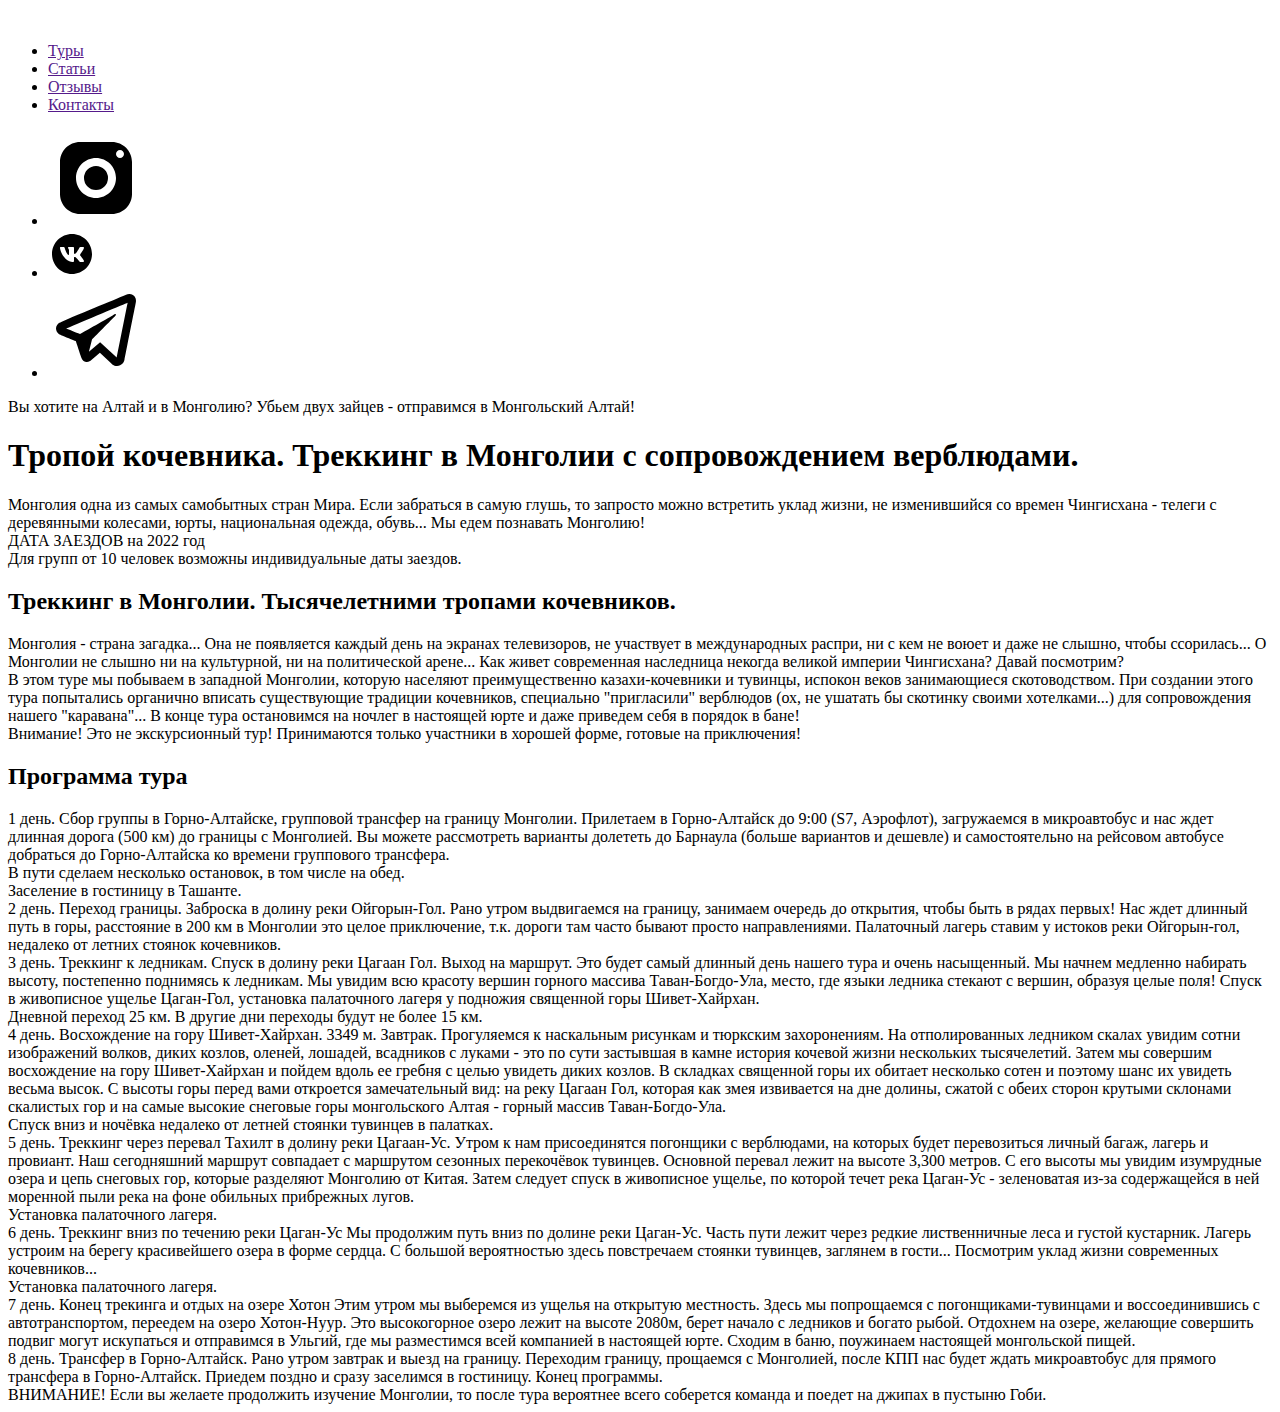
==== index.html @ 1852d58f "Update index.html" ====
<!DOCTYPE html>
<html lang="ru">
<head>
    <meta charset="UTF-8">
    <meta http-equiv="X-UA-Compatible" content="IE=edge">
    <meta name="viewport" content="width=device-width, initial-scale=1.0">
    <title>Tur</title>
    <link rel="stylesheet" href="css/style.css">
    <link rel="preconnect" href="https://fonts.googleapis.com">
    <link rel="preconnect" href="https://fonts.gstatic.com" crossorigin>
    <link href="https://fonts.googleapis.com/css2?family=Roboto:wght@400;500;700&display=swap" rel="stylesheet">
</head>
<body>
    <header class="heade_nav fixed">
        <div class="conteiner">
          <nav class="heade_nav_bar">
            <a href="" class="logo"><img src="./img/logo.jpg" alt=""></a>
            <ul class="menu_list">
                <li class="menu_item"><a href="">Туры</a></li>
                <li class="menu_item"><a href="">Статьи</a></li>
                <li class="menu_item"><a href="">Отзывы</a></li>
                <li class="menu_item"><a href="">Контакты</a></li>
            </ul>
            <ul class="menu_list_social">
                <li class="menu_item_social"><a href=""><svg fill="#000000" xmlns="http://www.w3.org/2000/svg"  viewBox="0 0 24 24" width="96px" height="96px">    <path d="M 8 3 C 5.239 3 3 5.239 3 8 L 3 16 C 3 18.761 5.239 21 8 21 L 16 21 C 18.761 21 21 18.761 21 16 L 21 8 C 21 5.239 18.761 3 16 3 L 8 3 z M 18 5 C 18.552 5 19 5.448 19 6 C 19 6.552 18.552 7 18 7 C 17.448 7 17 6.552 17 6 C 17 5.448 17.448 5 18 5 z M 12 7 C 14.761 7 17 9.239 17 12 C 17 14.761 14.761 17 12 17 C 9.239 17 7 14.761 7 12 C 7 9.239 9.239 7 12 7 z M 12 9 A 3 3 0 0 0 9 12 A 3 3 0 0 0 12 15 A 3 3 0 0 0 15 12 A 3 3 0 0 0 12 9 z"/></svg></a></li>
                <li class="menu_item_social"><a href=""><svg fill="#000000" xmlns="http://www.w3.org/2000/svg"  viewBox="0 0 24 24" width="48px" height="48px"><path d="M12,2C6.477,2,2,6.477,2,12c0,5.523,4.477,10,10,10s10-4.477,10-10C22,6.477,17.523,2,12,2z M17.515,16h-1.309	c-0.496,0-0.653-0.491-1.518-1.5c-0.75-0.875-1.138-1-1.329-1C13.091,13.5,13,13.566,13,13.967v1.486C13,15.786,12.914,16,12.075,16	c-1.385,0-2.95-0.938-4.137-2.563C6.3,11.196,6,9.247,6,8.887C6,8.687,6.063,8.5,6.445,8.5h1.321c0.331,0,0.458,0.147,0.585,0.534	C8.938,11,9.813,12.5,10.258,12.5c0.165,0,0.242-0.08,0.242-0.52v-1.812C10.449,9.234,10,9.154,10,8.82	c0-0.161,0.106-0.32,0.31-0.32h2.324C12.914,8.5,13,8.66,13,9.007v2.593C13,11.893,13.224,12,13.312,12	c0.165,0,0.32,0.008,0.625-0.313c0.94-1.108,1.756-2.787,1.756-2.787C15.783,8.7,15.935,8.5,16.266,8.5h1.309	c0.293,0,0.417,0.131,0.425,0.313c0.003,0.063-0.008,0.133-0.031,0.208c-0.165,0.8-1.857,3.176-1.844,3.176	c-0.072,0.123-0.12,0.211-0.125,0.304c-0.005,0.088,0.031,0.18,0.125,0.31c0.139,0.2,0.443,0.568,0.75,0.94	c0.555,0.671,1,1.375,1.097,1.663c0.021,0.078,0.03,0.149,0.028,0.212C17.993,15.872,17.818,16,17.515,16z"/></svg></a></li>
                <li class="menu_item_social"><a href=""><svg fill="#000000" xmlns="http://www.w3.org/2000/svg"  viewBox="0 0 24 24" width="96px" height="96px"><path d="M 20.302734 2.984375 C 20.013769 2.996945 19.748583 3.080055 19.515625 3.171875 C 19.300407 3.256634 18.52754 3.5814726 17.296875 4.0976562 C 16.06621 4.61384 14.435476 5.2982348 12.697266 6.0292969 C 9.2208449 7.4914211 5.314238 9.1361259 3.3125 9.9785156 C 3.243759 10.007156 2.9645852 10.092621 2.65625 10.328125 C 2.3471996 10.564176 2.0039062 11.076462 2.0039062 11.636719 C 2.0039062 12.088671 2.2295201 12.548966 2.5019531 12.8125 C 2.7743861 13.076034 3.0504903 13.199244 3.28125 13.291016 L 3.28125 13.289062 C 4.0612776 13.599827 6.3906939 14.531938 6.9453125 14.753906 C 7.1420423 15.343433 7.9865895 17.867278 8.1875 18.501953 L 8.1855469 18.501953 C 8.3275588 18.951162 8.4659791 19.243913 8.6582031 19.488281 C 8.7543151 19.610465 8.8690398 19.721184 9.0097656 19.808594 C 9.0637596 19.842134 9.1235454 19.868148 9.1835938 19.892578 C 9.191962 19.896131 9.2005867 19.897012 9.2089844 19.900391 L 9.1855469 19.894531 C 9.2029579 19.901531 9.2185841 19.911859 9.2363281 19.917969 C 9.2652427 19.927926 9.2852873 19.927599 9.3242188 19.935547 C 9.4612233 19.977694 9.5979794 20.005859 9.7246094 20.005859 C 10.26822 20.005859 10.601562 19.710937 10.601562 19.710938 L 10.623047 19.695312 L 12.970703 17.708984 L 15.845703 20.369141 C 15.898217 20.443289 16.309604 21 17.261719 21 C 17.829844 21 18.279025 20.718791 18.566406 20.423828 C 18.853787 20.128866 19.032804 19.82706 19.113281 19.417969 L 19.115234 19.416016 C 19.179414 19.085834 21.931641 5.265625 21.931641 5.265625 L 21.925781 5.2890625 C 22.011441 4.9067171 22.036735 4.5369631 21.935547 4.1601562 C 21.834358 3.7833495 21.561271 3.4156252 21.232422 3.2226562 C 20.903572 3.0296874 20.591699 2.9718046 20.302734 2.984375 z M 19.908203 5.1738281 C 19.799442 5.7198576 17.33401 18.105877 17.181641 18.882812 L 13.029297 15.041016 L 10.222656 17.414062 L 11 14.375 C 11 14.375 16.362547 8.9468594 16.685547 8.6308594 C 16.945547 8.3778594 17 8.2891719 17 8.2011719 C 17 8.0841719 16.939781 8 16.800781 8 C 16.675781 8 16.506016 8.1197812 16.416016 8.1757812 C 15.272368 8.8887854 10.401283 11.664685 8.0058594 13.027344 C 7.8617016 12.96954 5.6973962 12.100458 4.53125 11.634766 C 6.6055146 10.76177 10.161156 9.2658083 13.472656 7.8730469 C 15.210571 7.142109 16.840822 6.4570977 18.070312 5.9414062 C 19.108158 5.5060977 19.649538 5.2807035 19.908203 5.1738281 z M 17.152344 19.025391 C 17.152344 19.025391 17.154297 19.025391 17.154297 19.025391 C 17.154252 19.025621 17.152444 19.03095 17.152344 19.03125 C 17.153615 19.024789 17.15139 19.03045 17.152344 19.025391 z"/></svg></a></li>
            </ul>
        </nav>
        </div>
    </header>
    <div class="title_block">
        <div class="title_block_bg">
            <div class="title_block_bg-hover">               
            </div>
        <div class="conteiner">
            <div class="title_block_cont">
                <div class="title_block_cont_smal-span">
                    <span>Вы хотите на Алтай и в Монголию? Убьем двух зайцев - отправимся в Монгольский Алтай!</span>
                </div>
                <div class="title_block_big-title">
                    <h1>Тропой кочевника. Треккинг в Монголии с сопровождением верблюдами.</h1>
                </div>
                <div class="title_block_cont_smal-span">
                    <span>Монголия одна из самых самобытных стран Мира. Если забраться в самую глушь, то запросто можно встретить уклад жизни, не изменившийся со времен Чингисхана - телеги с деревянными колесами, юрты, национальная одежда, обувь...  Мы едем познавать Монголию!</span>
                </div>
                <div class="title_block_cont_smal-span-title">
                    <span>ДАТА ЗАЕЗДОВ на 2022 год</span>
                </div>
                <div class="title_block_cont_smal-span">
                    <span>Для групп от 10 человек возможны индивидуальные даты заездов.</span>
                </div>
            </div>
        </div>
        </div>
    </div>
    <div class="info_block">
       <div class="info_block-one">
        <div class="info_block-text-liner">
                    
        </div>
        <div class="conteiner">
            <div class="info_block-text">
                
                <div class="info_block-text-title">
                    <h2>Треккинг в Монголии. Тысячелетними тропами кочевников.</h2>
                </div>
                <div class="info_block-text-span">
                    <div class="info-span">Монголия - страна загадка... Она не появляется каждый день на экранах телевизоров, не участвует в международных распри, ни с кем не воюет и даже не слышно, чтобы ссорилась... О Монголии не слышно ни на культурной, ни на политической арене... Как живет современная наследница некогда великой империи Чингисхана? Давай посмотрим?
                    </div>
                    <div class="info-span">
                        В этом туре мы побываем в западной Монголии, которую населяют преимущественно казахи-кочевники и тувинцы, испокон веков занимающиеся скотоводством. При создании этого тура попытались органично вписать существующие традиции кочевников, специально "пригласили" верблюдов (ох, не ушатать бы скотинку своими хотелками...) для сопровождения нашего "каравана"... В конце тура остановимся на ночлег в настоящей юрте и даже приведем себя в порядок в бане!
                    </div>
                    <div class="info-span">
                        Внимание! Это не экскурсионный тур! Принимаются только участники в хорошей форме, готовые на приключения!
                    </div>
                </div>
            </div>
        </div>
       </div>
    </div>
<section class="info_tur">
    <div class="conteiner">
        <div class="info_tur_title">
            <h2>Программа тура</h2>
        </div>
        <div class="info_tur_block-boreder">
            <div class="info_tur_block">
                <div class="info_tur_block-item">
                    <span class="info_tur_block-item-title">1 день. Сбор группы в Горно-Алтайске, групповой трансфер на границу Монголии.</span>
                    <span>Прилетаем в Горно-Алтайск до 9:00 (S7, Аэрофлот), загружаемся в микроавтобус и нас ждет длинная дорога (500 км) до границы с Монголией. Вы можете рассмотреть варианты долететь до Барнаула (больше вариантов и дешевле) и самостоятельно на рейсовом автобусе добраться до Горно-Алтайска ко времени группового трансфера.
                        <br>
                        В пути сделаем несколько остановок, в том числе на обед.
                        <br>
                        Заселение в гостиницу в Ташанте.
                    </span>
                </div>
            </div>
            <div class="info_tur_block">
                <div class="info_tur_block-item">
                    <span class="info_tur_block-item-title">2 день. Переход границы. Заброска в долину реки Ойгорын-Гол. </span>
                    <span>
                        Рано утром выдвигаемся на границу, занимаем очередь до открытия, чтобы быть в рядах первых! Нас ждет длинный путь в горы, расстояние в 200 км в Монголии это целое приключение, т.к. дороги там часто бывают просто направлениями. Палаточный лагерь ставим у истоков реки Ойгорын-гол, недалеко от летних стоянок кочевников.
                    </span>
                </div>
            </div>
            <div class="info_tur_block">
                <div class="info_tur_block-item">
                    <span class="info_tur_block-item-title">3 день. Треккинг к ледникам. Спуск в долину реки Цагаан Гол.</span>
                    <span>Выход на маршрут. Это будет самый длинный день нашего тура и  очень насыщенный. Мы начнем медленно набирать высоту, постепенно поднимясь к ледникам. Мы увидим всю красоту вершин горного массива Таван-Богдо-Ула, место, где языки ледника стекают с вершин, образуя целые поля! Спуск в живописное ущелье Цаган-Гол, установка палаточного лагеря у подножия священной горы Шивет-Хайрхан.
                        <br>
                        Дневной переход 25 км. В другие дни переходы будут не более 15 км. 
                    </span>
                </div>
            </div>
            <div class="info_tur_block">
                <div class="info_tur_block-item">
                    <span class="info_tur_block-item-title">4 день. Восхождение на гору Шивет-Хайрхан.  3349 м.</span>
                    <span>Завтрак. Прогуляемся к наскальным рисункам и тюркским захоронениям. На отполированных ледником скалах увидим сотни изображений волков, диких козлов, оленей, лошадей, всадников с луками - это по сути застывшая в камне история кочевой жизни нескольких тысячелетий. Затем мы совершим восхождение на гору Шивет-Хайрхан и пойдем вдоль ее гребня с целью увидеть диких козлов. В складках священной горы их обитает несколько сотен и поэтому шанс их увидеть весьма высок. С высоты горы перед вами откроется замечательный вид: на реку Цагаан Гол, которая как змея извивается на дне долины, сжатой с обеих сторон крутыми склонами скалистых гор и на самые высокие снеговые горы монгольского Алтая - горный массив Таван-Богдо-Ула.
                        <br>
                        Спуск вниз и ночёвка недалеко от летней стоянки тувинцев в палатках.
                    </span>
                </div>
            </div>
            <div class="info_tur_block">
                <div class="info_tur_block-item">
                    <span class="info_tur_block-item-title">5 день. Треккинг через перевал Тахилт в долину реки Цагаан-Ус.</span>
                    <span>Утром к нам присоединятся погонщики с верблюдами, на которых будет перевозиться личный багаж, лагерь и провиант. Наш сегодняшний маршрут совпадает с маршрутом сезонных
                        перекочёвок тувинцев. Основной перевал лежит на высоте 3,300 метров. С его высоты мы увидим изумрудные озера и цепь снеговых гор, которые разделяют Монголию от Китая. Затем следует спуск в живописное ущелье, по которой течет река Цаган-Ус - зеленоватая из-за содержащейся в ней моренной пыли река на фоне обильных прибрежных лугов.
                        <br>
                        Установка палаточного лагеря.​
                    </span>
                </div>
            </div>
            <div class="info_tur_block">
                <div class="info_tur_block-item">
                    <span class="info_tur_block-item-title">6 день. Треккинг вниз по течению реки Цаган-Ус</span>
                    <span>Мы продолжим путь вниз по долине реки Цаган-Ус. Часть пути лежит через редкие лиственничные леса и густой кустарник. Лагерь устроим на берегу красивейшего озера в форме сердца. С большой вероятностью здесь повстречаем стоянки тувинцев, заглянем в гости... Посмотрим уклад жизни современных кочевников...
                        <br>
                        Установка палаточного лагеря.
                    </span>
                </div>
            </div>
            <div class="info_tur_block">
                <div class="info_tur_block-item">
                    <span class="info_tur_block-item-title">7 день. Конец трекинга и отдых на озере Хотон</span>
                    <span>Этим утром мы выберемся из ущелья на открытую местность. Здесь мы попрощаемся с погонщиками-тувинцами и воссоединившись с автотранспортом, переедем на озеро Хотон-Нуур. Это высокогорное озеро лежит на высоте 2080м, берет начало с ледников и богато рыбой. Отдохнем на озере, желающие совершить подвиг могут искупаться и отправимся в Ульгий, где мы разместимся всей компанией в настоящей юрте. Сходим в баню, поужинаем настоящей монгольской пищей.​
                    </span>
                </div>
            </div>
            <div class="info_tur_block">
                <div class="info_tur_block-item">
                    <span class="info_tur_block-item-title">8 день. Трансфер в Горно-Алтайск. </span>
                    <span>
                        Рано утром завтрак и выезд на границу. Переходим границу, прощаемся с Монголией, после КПП нас будет ждать микроавтобус для прямого  трансфера в Горно-Алтайск. Приедем поздно и сразу заселимся в гостиницу. Конец программы.
                        <br>
                        ВНИМАНИЕ! Если вы желаете продолжить изучение Монголии, то после тура вероятнее всего соберется команда и поедет на джипах в пустыню Гоби.​
                    </span>
                </div>
            </div>
        </div>
    </div>
</section>
</body>
</html>
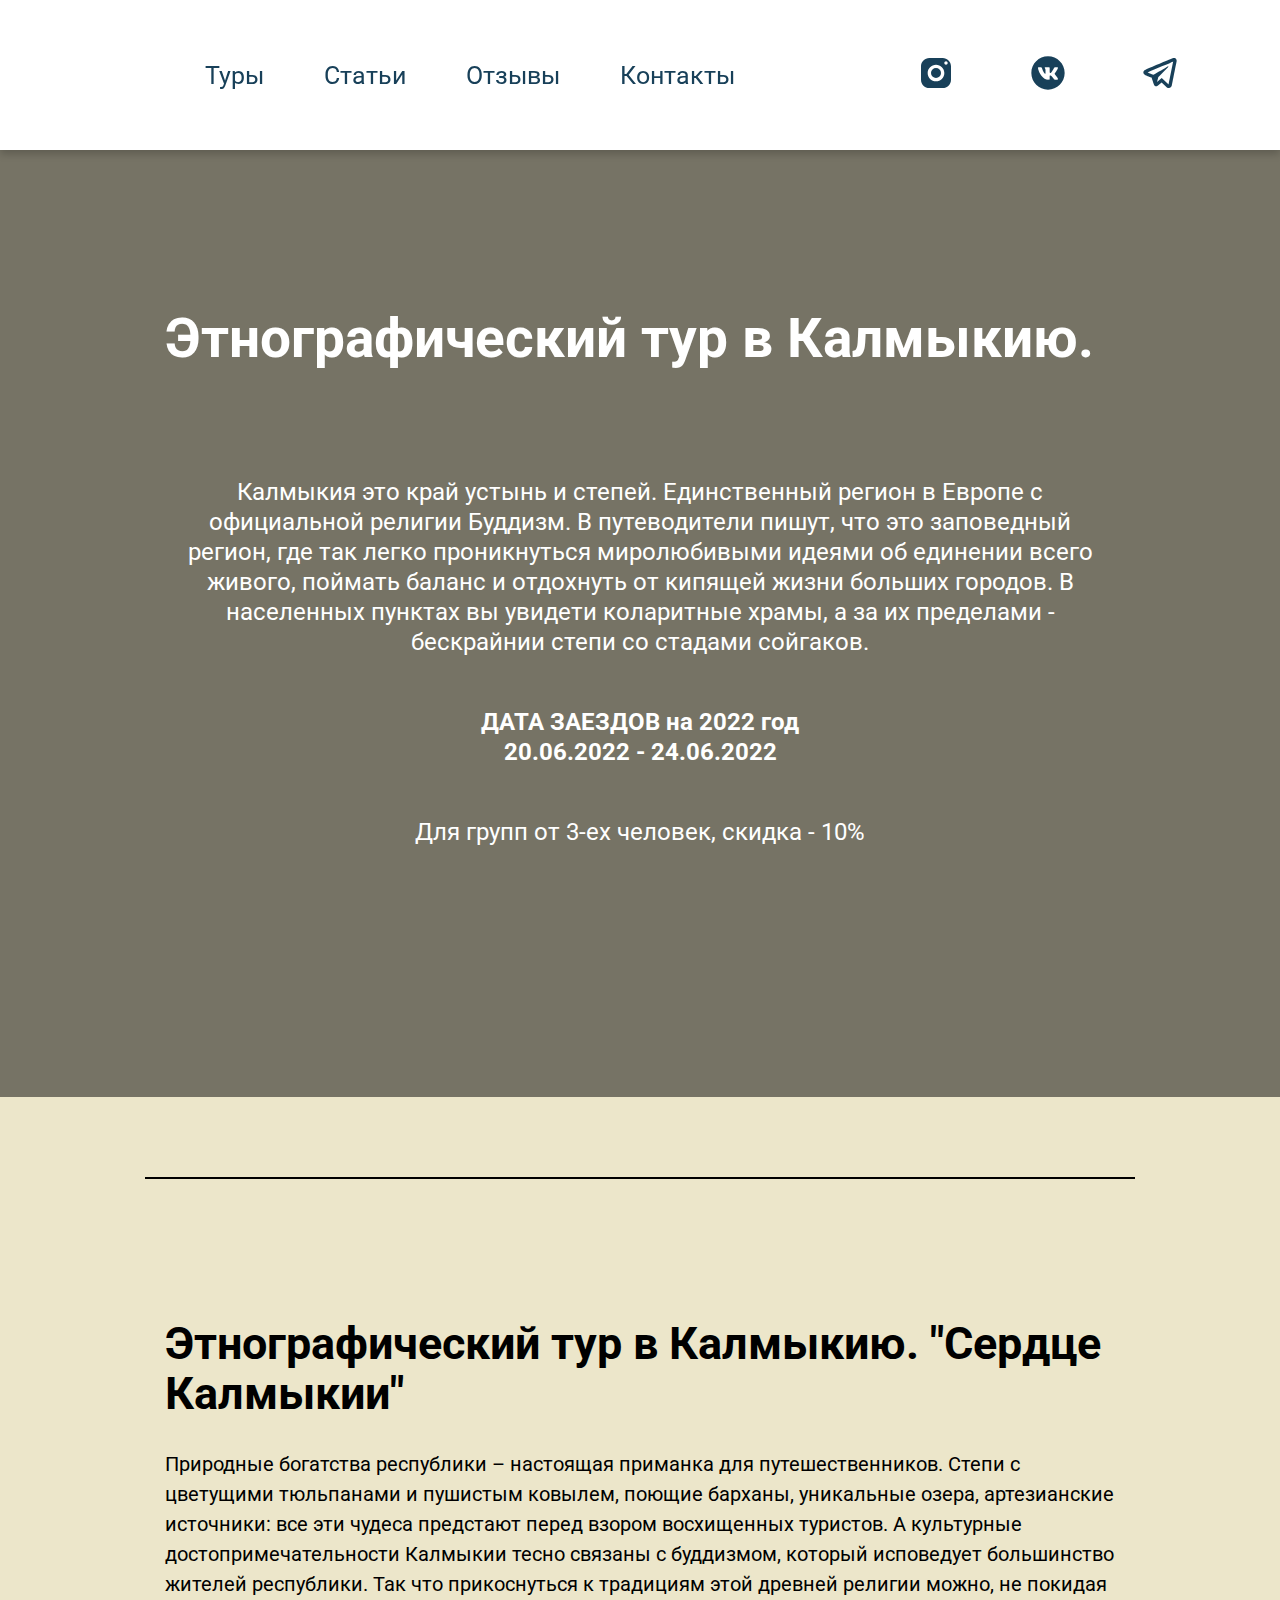
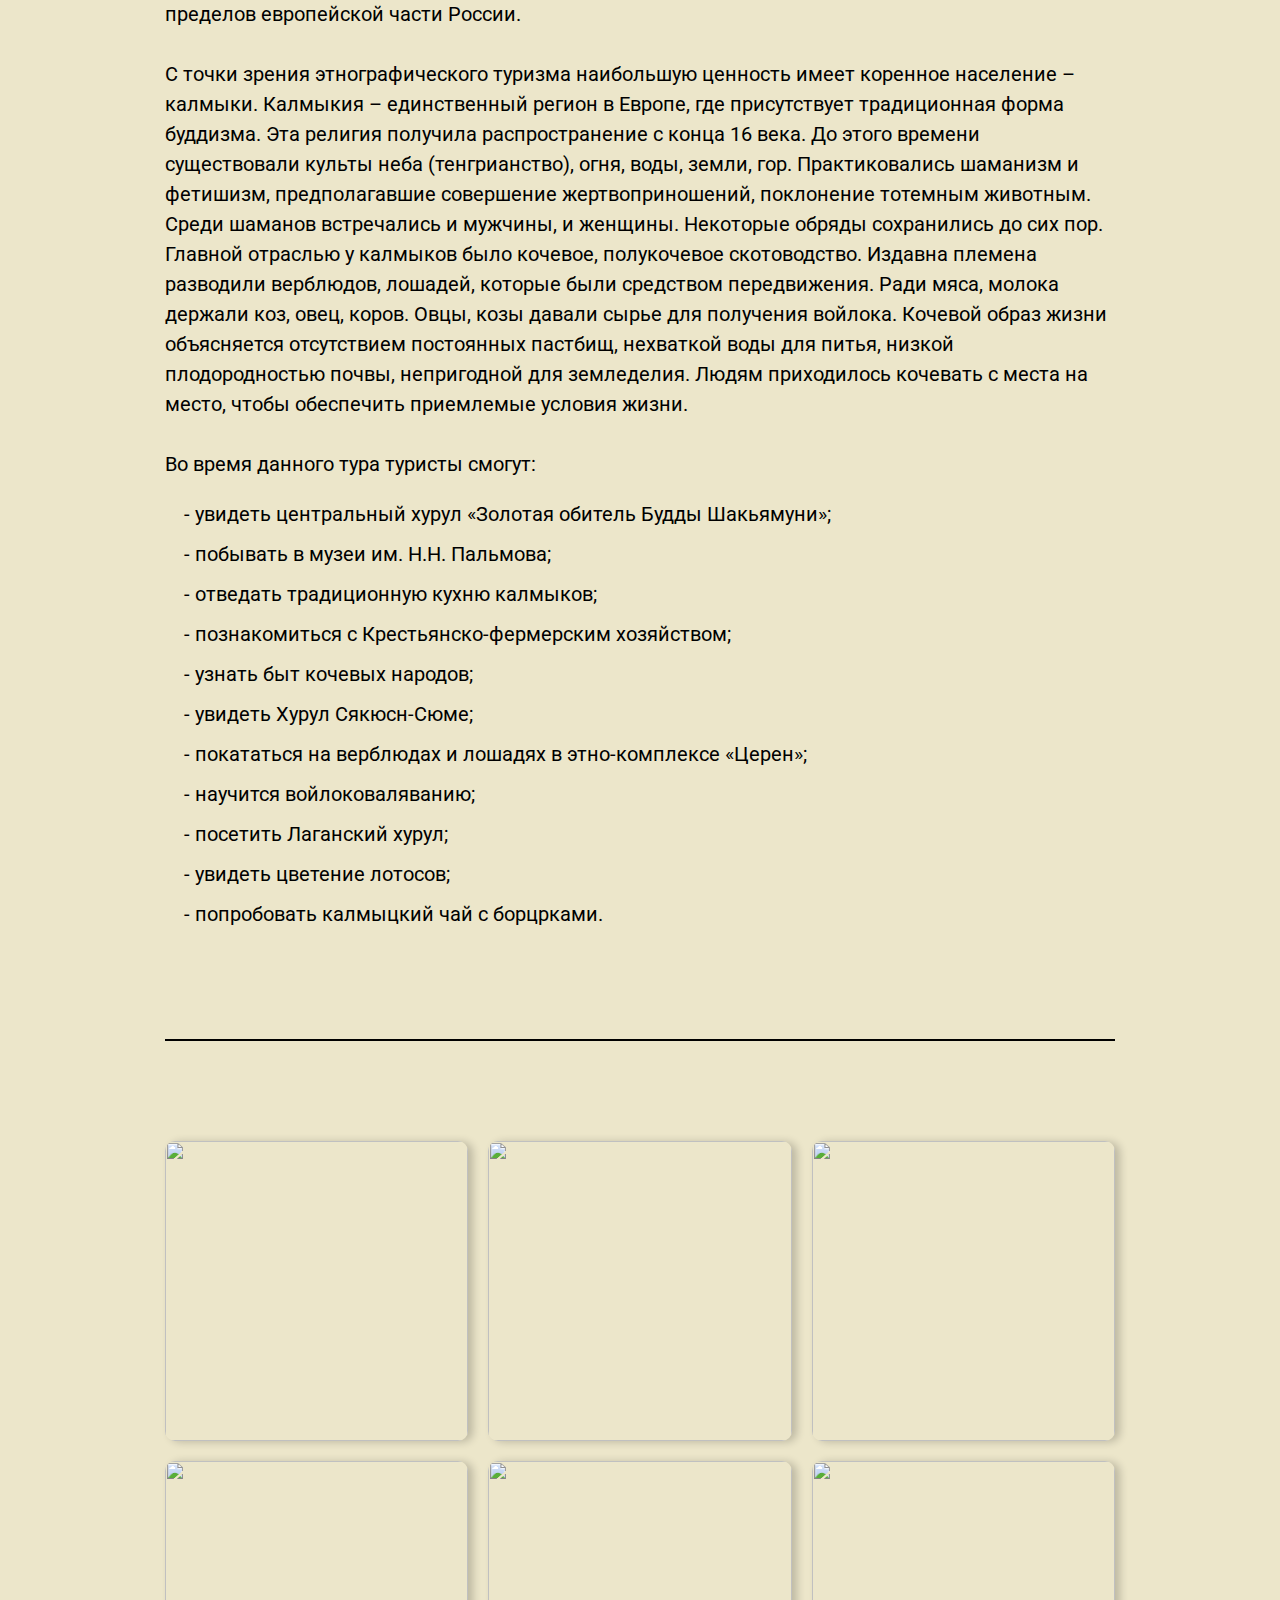
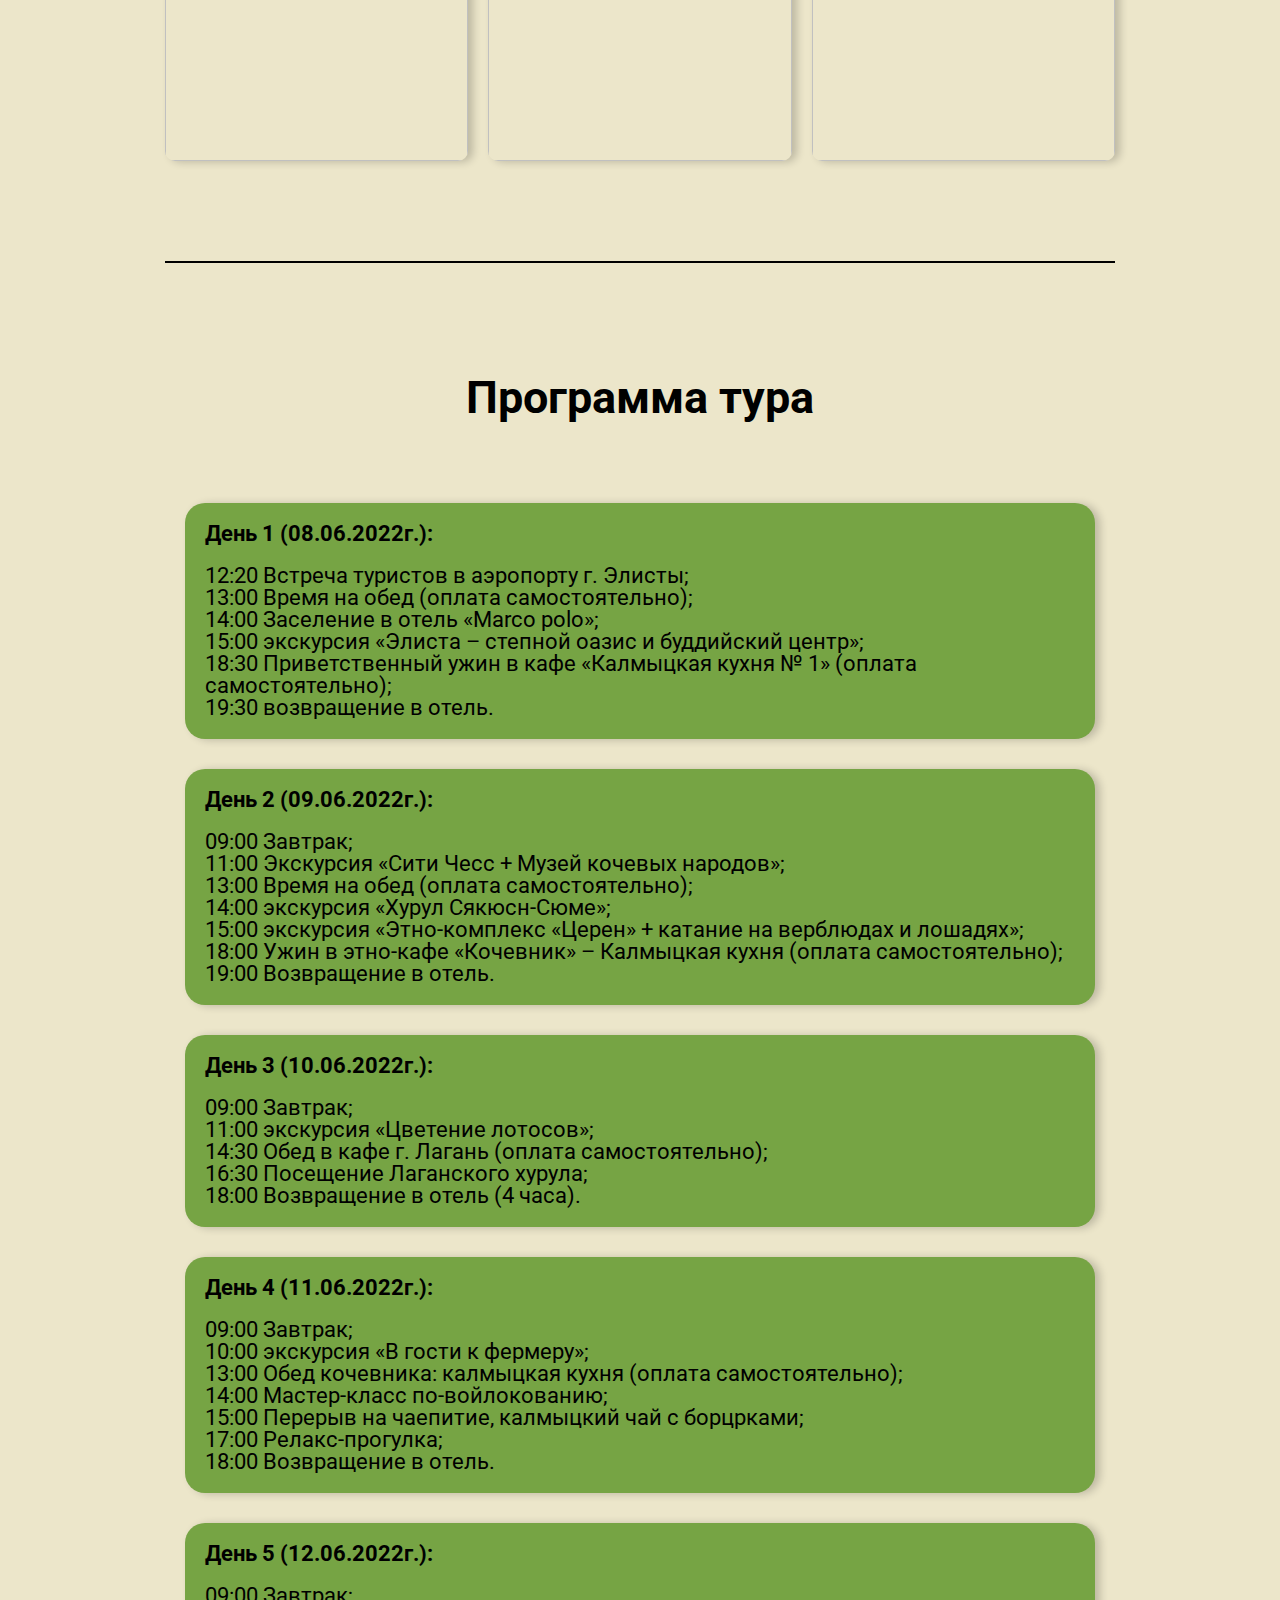
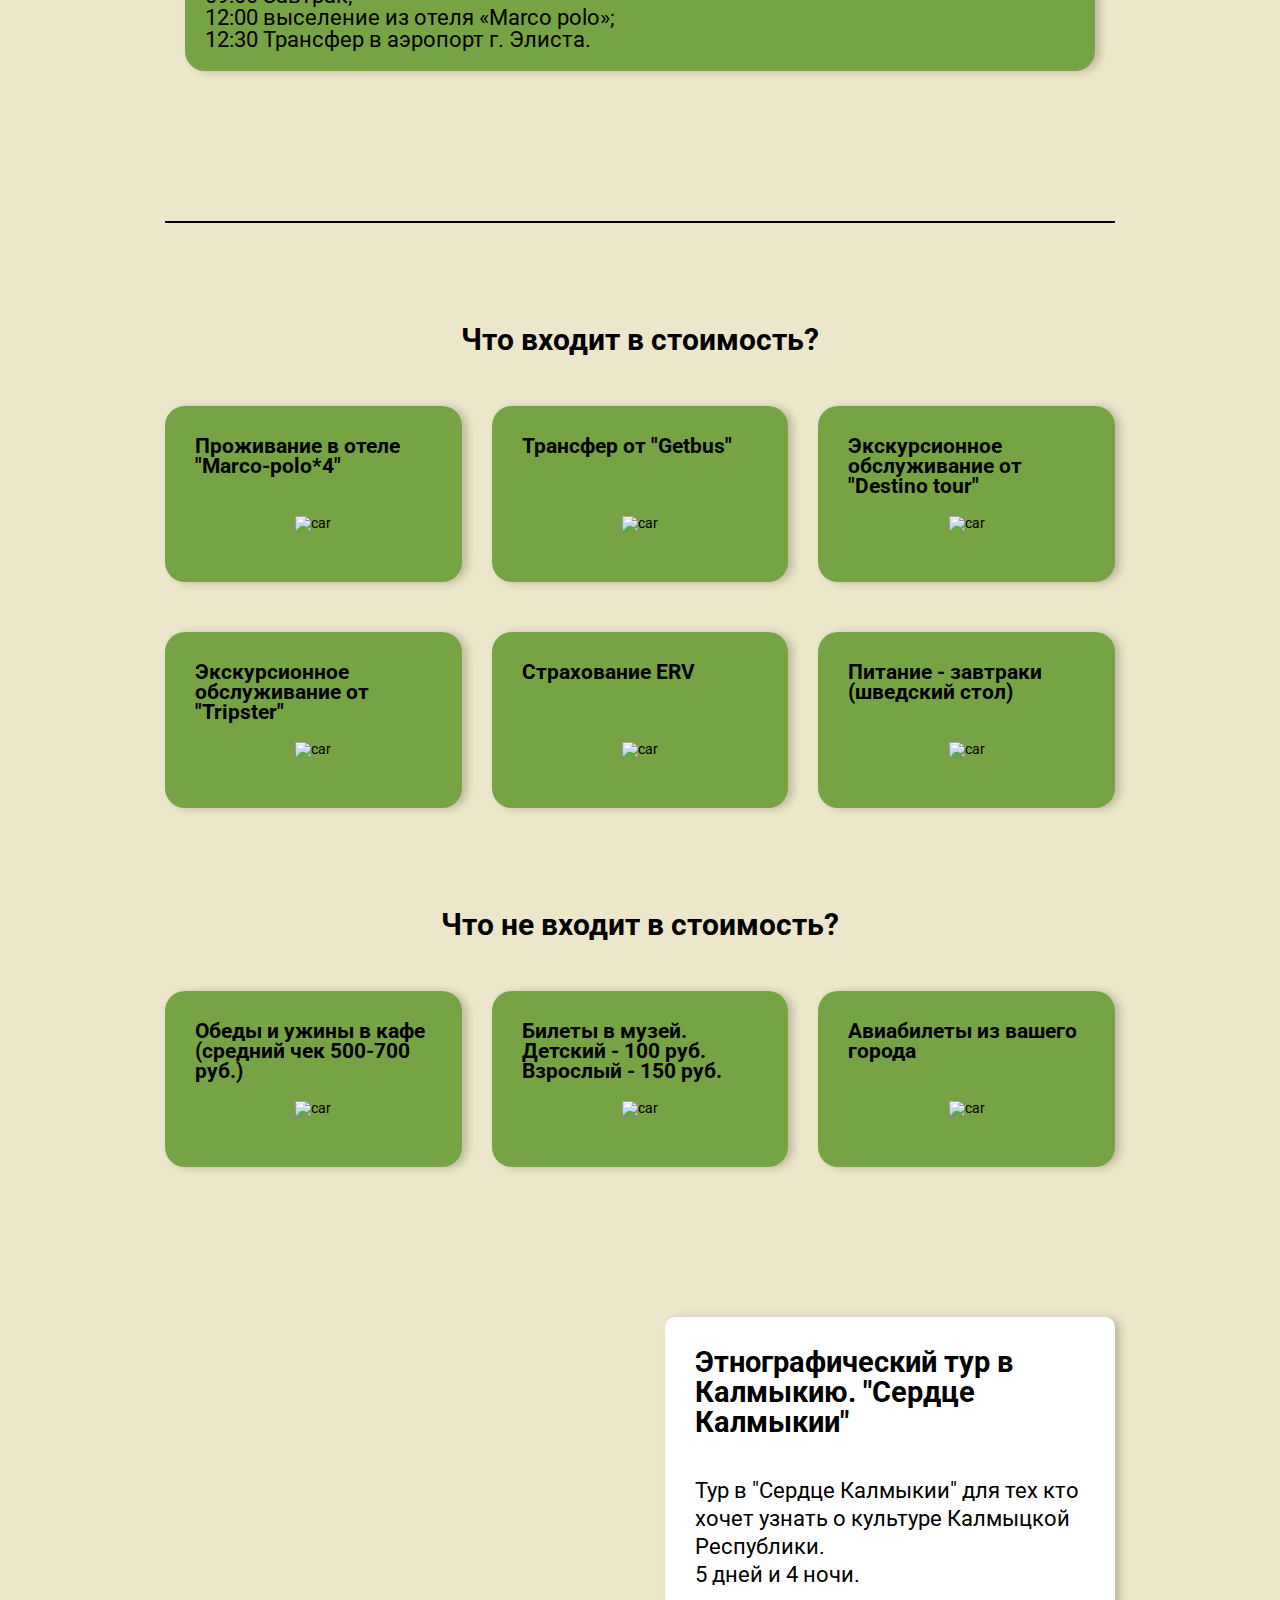
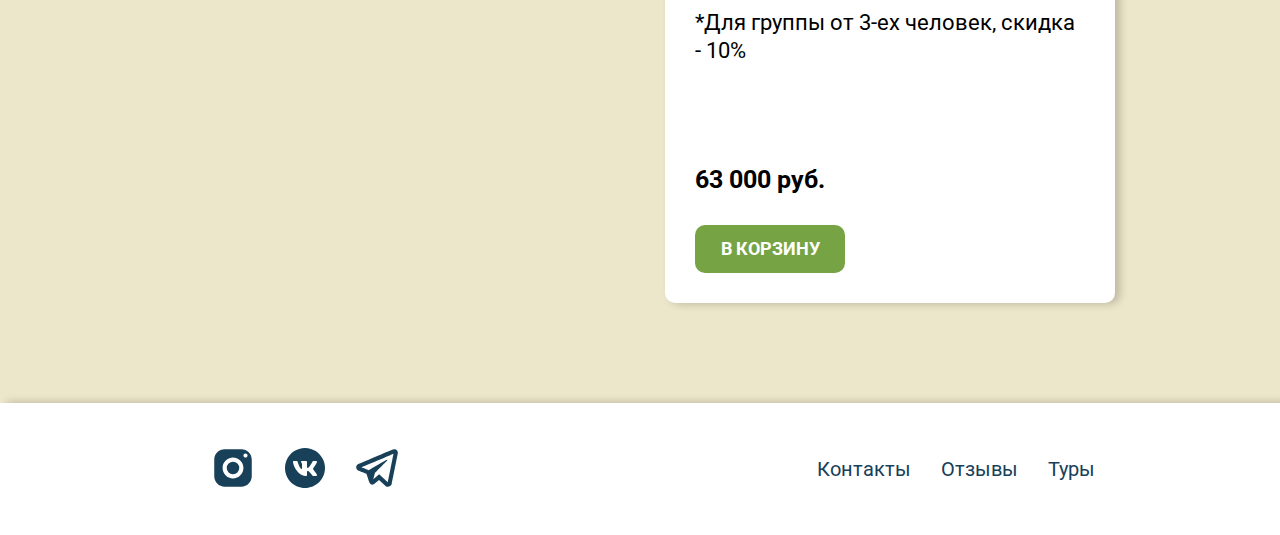
==== commit fab0cd74: "Add files via upload" ====
--- a/index.html
+++ b/index.html
@@ -4,17 +4,23 @@
     <meta charset="UTF-8">
     <meta http-equiv="X-UA-Compatible" content="IE=edge">
     <meta name="viewport" content="width=device-width, initial-scale=1.0">
-    <title>Tur</title>
+    <title>SELENA. Этнографический тур в Калмыкию</title>
     <link rel="stylesheet" href="css/style.css">
     <link rel="preconnect" href="https://fonts.googleapis.com">
     <link rel="preconnect" href="https://fonts.gstatic.com" crossorigin>
     <link href="https://fonts.googleapis.com/css2?family=Roboto:wght@400;500;700&display=swap" rel="stylesheet">
+    <link rel="stylesheet" href="./animate.min.css">
+    <!--<link rel="stylesheet" href="https://cdnjs.cloudflare.com/ajax/libs/animate.css/4.1.1/animate.min.css"/> -->
+    <script src="./wow.min.js"></script>
+    <script>
+        new WOW().init();
+        </script>
 </head>
 <body>
     <header class="heade_nav fixed">
         <div class="conteiner">
           <nav class="heade_nav_bar">
-            <a href="" class="logo"><img src="./img/logo.jpg" alt=""></a>
+            <a href="" class="logo"><img src="./img/selena-logo.jpg" alt=""></a>
             <ul class="menu_list">
                 <li class="menu_item"><a href="">Туры</a></li>
                 <li class="menu_item"><a href="">Статьи</a></li>
@@ -31,24 +37,21 @@
     </header>
     <div class="title_block">
         <div class="title_block_bg">
-            <div class="title_block_bg-hover">               
-            </div>
+            <div class="title_block_bg-hover"></div>
         <div class="conteiner">
-            <div class="title_block_cont">
+            <div class="title_block_cont wow animate__animated animate__fadeInUp">
+                <div class="title_block_big-title">
+                    <h1>Этнографический тур в Калмыкию.</h1>
+                </div>
                 <div class="title_block_cont_smal-span">
-                    <span>Вы хотите на Алтай и в Монголию? Убьем двух зайцев - отправимся в Монгольский Алтай!</span>
-                </div>
-                <div class="title_block_big-title">
-                    <h1>Тропой кочевника. Треккинг в Монголии с сопровождением верблюдами.</h1>
+                    <span>Калмыкия это край устынь и степей. Единственный регион в Европе с официальной религии Буддизм. В путеводители пишут, что это заповедный регион, где так легко проникнуться миролюбивыми идеями об единении всего живого, поймать баланс и отдохнуть от кипящей жизни больших городов. В населенных пунктах вы увидети коларитные храмы, а за их пределами - бескрайнии степи со стадами сойгаков.</span>
+                </div>
+                <div class="title_block_cont_smal-span-title">
+                    <span>ДАТА ЗАЕЗДОВ на 2022 год</span><br>
+                    <span>20.06.2022 - 24.06.2022</span>
                 </div>
                 <div class="title_block_cont_smal-span">
-                    <span>Монголия одна из самых самобытных стран Мира. Если забраться в самую глушь, то запросто можно встретить уклад жизни, не изменившийся со времен Чингисхана - телеги с деревянными колесами, юрты, национальная одежда, обувь...  Мы едем познавать Монголию!</span>
-                </div>
-                <div class="title_block_cont_smal-span-title">
-                    <span>ДАТА ЗАЕЗДОВ на 2022 год</span>
-                </div>
-                <div class="title_block_cont_smal-span">
-                    <span>Для групп от 10 человек возможны индивидуальные даты заездов.</span>
+                    <span>Для групп от 3-ех человек, скидка - 10%</span>
                 </div>
             </div>
         </div>
@@ -62,104 +65,342 @@
         <div class="conteiner">
             <div class="info_block-text">
                 
-                <div class="info_block-text-title">
-                    <h2>Треккинг в Монголии. Тысячелетними тропами кочевников.</h2>
-                </div>
-                <div class="info_block-text-span">
-                    <div class="info-span">Монголия - страна загадка... Она не появляется каждый день на экранах телевизоров, не участвует в международных распри, ни с кем не воюет и даже не слышно, чтобы ссорилась... О Монголии не слышно ни на культурной, ни на политической арене... Как живет современная наследница некогда великой империи Чингисхана? Давай посмотрим?
-                    </div>
+                <div class="info_block-text-title wow animate__animated animate__fadeInUp">
+                    <h2>Этнографический тур в Калмыкию. "Сердце Калмыкии"</h2>
+                </div>
+                <div class="info_block-text-span wow animate__animated animate__fadeInUp">
                     <div class="info-span">
-                        В этом туре мы побываем в западной Монголии, которую населяют преимущественно казахи-кочевники и тувинцы, испокон веков занимающиеся скотоводством. При создании этого тура попытались органично вписать существующие традиции кочевников, специально "пригласили" верблюдов (ох, не ушатать бы скотинку своими хотелками...) для сопровождения нашего "каравана"... В конце тура остановимся на ночлег в настоящей юрте и даже приведем себя в порядок в бане!
+                        Природные богатства республики – настоящая приманка для путешественников. Степи с цветущими тюльпанами и пушистым ковылем, поющие барханы, уникальные озера, артезианские источники: все эти чудеса предстают перед взором восхищенных туристов. А культурные достопримечательности Калмыкии тесно связаны с буддизмом, который исповедует большинство жителей республики. Так что прикоснуться к традициям этой древней религии можно, не покидая пределов европейской части России. 
                     </div>
                     <div class="info-span">
-                        Внимание! Это не экскурсионный тур! Принимаются только участники в хорошей форме, готовые на приключения!
-                    </div>
-                </div>
+                        С точки зрения этнографического туризма наибольшую ценность имеет коренное население – калмыки. Калмыкия – единственный регион в Европе, где присутствует традиционная форма буддизма. Эта религия получила распространение с конца 16 века. До этого времени существовали культы неба (тенгрианство), огня, воды, земли, гор. Практиковались шаманизм и фетишизм, предполагавшие совершение жертвоприношений, поклонение тотемным животным. Среди шаманов встречались и мужчины, и женщины. Некоторые обряды сохранились до сих пор.
+                    <div class="info-span">
+                        Главной отраслью у калмыков было кочевое, полукочевое скотоводство. Издавна племена разводили верблюдов, лошадей, которые были средством передвижения. Ради мяса, молока держали коз, овец, коров. Овцы, козы давали сырье для получения войлока. Кочевой образ жизни объясняется отсутствием постоянных пастбищ, нехваткой воды для питья, низкой плодородностью почвы, непригодной для земледелия. Людям приходилось кочевать с места на место, чтобы обеспечить приемлемые условия жизни.
+                    </div>
+                    <div class="info-span">
+                        <span>Во время данного тура туристы смогут:</span>
+                        <ul class="info-span-list">
+                            <li class="info-span-item">увидеть центральный хурул «Золотая обитель Будды Шакьямуни»;</li>
+                            <li class="info-span-item">побывать в музеи им. Н.Н. Пальмова;</li>
+                            <li class="info-span-item">отведать традиционную кухню калмыков;</li>
+                            <li class="info-span-item">познакомиться с Крестьянско-фермерским хозяйством;</li>
+                            <li class="info-span-item">узнать быт кочевых народов;</li>
+                            <li class="info-span-item">увидеть Хурул Сякюсн-Сюме;</li>
+                            <li class="info-span-item">покататься на верблюдах и лошадях в этно-комплексе «Церен»;</li>
+                            <li class="info-span-item">научится войлоковаляванию;</li>
+                            <li class="info-span-item">посетить Лаганский хурул;</li>
+                            <li class="info-span-item">увидеть цветение лотосов;</li>
+                            <li class="info-span-item">попробовать калмыцкий чай с борцрками.</li>
+                        </ul>
+                        
+                    </div>
             </div>
         </div>
        </div>
-    </div>
-<section class="info_tur">
+    
+    </div>
+    </div>
+</div>
+    <section class="foto-block">
+        
+        <div class="conteiner">
+            <div class="info_block-text-liner">
+                    
+            </div>
+            <div class="foto-block-gride">
+                <div class="gride-foto wow animate__animated animate__fadeInUp"><img src="./img/01.jpg" alt="" class="foto-img"></div>
+                <div class="gride-foto wow animate__animated animate__fadeInUp"><img src="./img/02.jpg" alt="" class="foto-img"></div>
+                <div class="gride-foto wow animate__animated animate__fadeInUp"><img src="./img/03.jpg" alt="" class="foto-img"></div>
+                <div class="gride-foto wow animate__animated animate__fadeInUp"><img src="./img/04.jpg" alt="" class="foto-img"></div>
+                <div class="gride-foto wow animate__animated animate__fadeInUp"><img src="./img/05.jpg" alt="" class="foto-img"></div>
+                <div class="gride-foto wow animate__animated animate__fadeInUp"><img src="./img/06.jpg" alt="" class="foto-img"></div>
+            </div>
+        </div>
+    </section>
+    <section class="info_tur">
     <div class="conteiner">
-        <div class="info_tur_title">
+        <div class="info_block-text-liner">
+                    
+        </div>
+        <div class="info_tur_title wow animate__animated animate__fadeInUp">
             <h2>Программа тура</h2>
         </div>
         <div class="info_tur_block-boreder">
-            <div class="info_tur_block">
+            <div class="info_tur_block  wow animate__animated animate__fadeInLeft">
                 <div class="info_tur_block-item">
-                    <span class="info_tur_block-item-title">1 день. Сбор группы в Горно-Алтайске, групповой трансфер на границу Монголии.</span>
-                    <span>Прилетаем в Горно-Алтайск до 9:00 (S7, Аэрофлот), загружаемся в микроавтобус и нас ждет длинная дорога (500 км) до границы с Монголией. Вы можете рассмотреть варианты долететь до Барнаула (больше вариантов и дешевле) и самостоятельно на рейсовом автобусе добраться до Горно-Алтайска ко времени группового трансфера.
-                        <br>
-                        В пути сделаем несколько остановок, в том числе на обед.
-                        <br>
-                        Заселение в гостиницу в Ташанте.
+                    <span class="info_tur_block-item-title">День 1 (08.06.2022г.):</span>
+                    <span>
+                        12:20 Встреча туристов в аэропорту г. Элисты;
+                        <br>
+                        13:00 Время на обед (оплата самостоятельно);
+                        <br>
+                        14:00 Заселение в отель «Marco polo»;
+                        <br>
+                        15:00 экскурсия «Элиста – степной оазис и буддийский центр»;
+                        <br>
+                        18:30 Приветственный ужин в кафе «Калмыцкая кухня № 1» (оплата самостоятельно);
+                        <br>
+                        19:30 возвращение в отель.
                     </span>
                 </div>
             </div>
-            <div class="info_tur_block">
+            <div class="info_tur_block  wow animate__animated animate__fadeInRight">
                 <div class="info_tur_block-item">
-                    <span class="info_tur_block-item-title">2 день. Переход границы. Заброска в долину реки Ойгорын-Гол. </span>
+                    <span class="info_tur_block-item-title">День 2 (09.06.2022г.):</span>
                     <span>
-                        Рано утром выдвигаемся на границу, занимаем очередь до открытия, чтобы быть в рядах первых! Нас ждет длинный путь в горы, расстояние в 200 км в Монголии это целое приключение, т.к. дороги там часто бывают просто направлениями. Палаточный лагерь ставим у истоков реки Ойгорын-гол, недалеко от летних стоянок кочевников.
+                        09:00 Завтрак;
+                        <br>
+                        11:00 Экскурсия «Сити Чесс + Музей кочевых народов»;
+                        <br>
+                        13:00 Время на обед (оплата самостоятельно);
+                        <br>
+                        14:00 экскурсия «Хурул Сякюсн-Сюме»;
+                        <br>
+                        15:00 экскурсия «Этно-комплекс «Церен» + катание на верблюдах и лошадях»;
+                        <br>
+                        18:00 Ужин в этно-кафе «Кочевник» – Калмыцкая кухня (оплата самостоятельно);
+                        <br>
+                        19:00 Возвращение в отель.
                     </span>
                 </div>
             </div>
-            <div class="info_tur_block">
+            <div class="info_tur_block  wow animate__animated animate__fadeInLeft">
                 <div class="info_tur_block-item">
-                    <span class="info_tur_block-item-title">3 день. Треккинг к ледникам. Спуск в долину реки Цагаан Гол.</span>
-                    <span>Выход на маршрут. Это будет самый длинный день нашего тура и  очень насыщенный. Мы начнем медленно набирать высоту, постепенно поднимясь к ледникам. Мы увидим всю красоту вершин горного массива Таван-Богдо-Ула, место, где языки ледника стекают с вершин, образуя целые поля! Спуск в живописное ущелье Цаган-Гол, установка палаточного лагеря у подножия священной горы Шивет-Хайрхан.
-                        <br>
-                        Дневной переход 25 км. В другие дни переходы будут не более 15 км. 
+                    <span class="info_tur_block-item-title">День 3 (10.06.2022г.):</span>
+                    <span>
+                        09:00 Завтрак;
+                        <br>
+                        11:00 экскурсия «Цветение лотосов»;
+                        <br>
+                        14:30 Обед в кафе г. Лагань (оплата самостоятельно);
+                        <br>
+                        16:30 Посещение Лаганского хурула;
+                        <br>
+                        18:00 Возвращение в отель (4 часа).
                     </span>
                 </div>
             </div>
-            <div class="info_tur_block">
+            <div class="info_tur_block wow animate__animated animate__fadeInRight">
                 <div class="info_tur_block-item">
-                    <span class="info_tur_block-item-title">4 день. Восхождение на гору Шивет-Хайрхан.  3349 м.</span>
-                    <span>Завтрак. Прогуляемся к наскальным рисункам и тюркским захоронениям. На отполированных ледником скалах увидим сотни изображений волков, диких козлов, оленей, лошадей, всадников с луками - это по сути застывшая в камне история кочевой жизни нескольких тысячелетий. Затем мы совершим восхождение на гору Шивет-Хайрхан и пойдем вдоль ее гребня с целью увидеть диких козлов. В складках священной горы их обитает несколько сотен и поэтому шанс их увидеть весьма высок. С высоты горы перед вами откроется замечательный вид: на реку Цагаан Гол, которая как змея извивается на дне долины, сжатой с обеих сторон крутыми склонами скалистых гор и на самые высокие снеговые горы монгольского Алтая - горный массив Таван-Богдо-Ула.
-                        <br>
-                        Спуск вниз и ночёвка недалеко от летней стоянки тувинцев в палатках.
+                    <span class="info_tur_block-item-title">День 4 (11.06.2022г.):</span>
+                    <span>
+                        09:00 Завтрак;
+                        <br>
+                        10:00 экскурсия «В гости к фермеру»;
+                        <br>
+                        13:00 Обед кочевника: калмыцкая кухня (оплата самостоятельно);
+                        <br>
+                        14:00 Мастер-класс по-войлокованию;
+                        <br>
+                        15:00 Перерыв на чаепитие, калмыцкий чай с борцрками;
+                        <br>
+                        17:00 Релакс-прогулка;
+                        <br>
+                        18:00 Возвращение в отель.
                     </span>
                 </div>
             </div>
-            <div class="info_tur_block">
+            <div class="info_tur_block  wow animate__animated animate__fadeInLeft">
                 <div class="info_tur_block-item">
-                    <span class="info_tur_block-item-title">5 день. Треккинг через перевал Тахилт в долину реки Цагаан-Ус.</span>
-                    <span>Утром к нам присоединятся погонщики с верблюдами, на которых будет перевозиться личный багаж, лагерь и провиант. Наш сегодняшний маршрут совпадает с маршрутом сезонных
-                        перекочёвок тувинцев. Основной перевал лежит на высоте 3,300 метров. С его высоты мы увидим изумрудные озера и цепь снеговых гор, которые разделяют Монголию от Китая. Затем следует спуск в живописное ущелье, по которой течет река Цаган-Ус - зеленоватая из-за содержащейся в ней моренной пыли река на фоне обильных прибрежных лугов.
-                        <br>
-                        Установка палаточного лагеря.​
+                    <span class="info_tur_block-item-title">День 5 (12.06.2022г.):</span>
+                    <span>
+                        09:00 Завтрак;
+                        <br>
+                        12:00 выселение из отеля «Marco polo»;
+                        <br>
+                        12:30 Трансфер в аэропорт г. Элиста.
                     </span>
                 </div>
             </div>
-            <div class="info_tur_block">
-                <div class="info_tur_block-item">
-                    <span class="info_tur_block-item-title">6 день. Треккинг вниз по течению реки Цаган-Ус</span>
-                    <span>Мы продолжим путь вниз по долине реки Цаган-Ус. Часть пути лежит через редкие лиственничные леса и густой кустарник. Лагерь устроим на берегу красивейшего озера в форме сердца. С большой вероятностью здесь повстречаем стоянки тувинцев, заглянем в гости... Посмотрим уклад жизни современных кочевников...
-                        <br>
-                        Установка палаточного лагеря.
-                    </span>
-                </div>
-            </div>
-            <div class="info_tur_block">
-                <div class="info_tur_block-item">
-                    <span class="info_tur_block-item-title">7 день. Конец трекинга и отдых на озере Хотон</span>
-                    <span>Этим утром мы выберемся из ущелья на открытую местность. Здесь мы попрощаемся с погонщиками-тувинцами и воссоединившись с автотранспортом, переедем на озеро Хотон-Нуур. Это высокогорное озеро лежит на высоте 2080м, берет начало с ледников и богато рыбой. Отдохнем на озере, желающие совершить подвиг могут искупаться и отправимся в Ульгий, где мы разместимся всей компанией в настоящей юрте. Сходим в баню, поужинаем настоящей монгольской пищей.​
-                    </span>
-                </div>
-            </div>
-            <div class="info_tur_block">
-                <div class="info_tur_block-item">
-                    <span class="info_tur_block-item-title">8 день. Трансфер в Горно-Алтайск. </span>
-                    <span>
-                        Рано утром завтрак и выезд на границу. Переходим границу, прощаемся с Монголией, после КПП нас будет ждать микроавтобус для прямого  трансфера в Горно-Алтайск. Приедем поздно и сразу заселимся в гостиницу. Конец программы.
-                        <br>
-                        ВНИМАНИЕ! Если вы желаете продолжить изучение Монголии, то после тура вероятнее всего соберется команда и поедет на джипах в пустыню Гоби.​
-                    </span>
-                </div>
-            </div>
-        </div>
-    </div>
-</section>
+        </div>
+    </div>
+    </section>
+    <section class="info_card">
+    <div class="conteiner">
+        <div class="info_block-text-liner">
+                    
+        </div>
+        <div class="grid">
+            <div class="info_card_gride gride_title wow animate__animated animate__fadeInUp">
+                <h2 class="gride_title_h2">Что входит в стоимость?</h2>
+            </div>
+            <div class="info_card_gride wow animate__animated animate__fadeInUpBig">
+                <div class="gride_bg-white">
+                    <div class="gride_bg-img">
+                        <div class="gride_item-title">
+                            <h3>Проживание в отеле "Marco-polo*4"</h3>
+                        </div>
+                        <div class="gride_item-img">
+                            <img src="./img/hotel-svgrepo-com.svg" alt="car">
+                        </div>
+                    </div>
+                </div>
+            </div>
+            <div class="info_card_gride wow animate__animated animate__fadeInUpBig">
+                <div class="gride_bg-white">
+                    <div class="gride_bg-img">
+                        <div class="gride_item-title">
+                            <h3>Трансфер от "Getbus"</h3>
+                        </div>
+                        <div class="gride_item-img">
+                            <img src="./img/bus-svgrepo-com.svg" alt="car">
+                        </div>
+                    </div>
+                    
+                </div>
+            </div>
+            <div class="info_card_gride wow animate__animated animate__fadeInUpBig">
+                <div class="gride_bg-white">
+                    <div class="gride_bg-img">
+                        <div class="gride_item-title">
+                            <h3>Экскурсионное обслуживание от "Destino tour"</h3>
+                        </div>
+                        <div class="gride_item-img">
+                            <img src="./img/guide-svgrepo-com.svg" alt="car">
+                        </div>
+                    </div>
+                </div>
+            </div>
+            <div class="info_card_gride wow animate__animated animate__fadeInUpBig">
+                <div class="gride_bg-white">
+                    <div class="gride_bg-img">
+                        <div class="gride_item-title">
+                            <h3>Экскурсионное обслуживание от "Tripster"</h3>
+                        </div>
+                        <div class="gride_item-img">
+                            <img src="./img/guide-svgrepo-com.svg" alt="car">
+                        </div>
+                    </div>
+                </div>
+            </div>
+            <div class="info_card_gride wow animate__animated animate__fadeInUpBig">
+                <div class="gride_bg-white">
+                    <div class="gride_bg-img">
+                        <div class="gride_item-title">
+                            <h3>Страхование ERV</h3>
+                        </div>
+                        <div class="gride_item-img">
+                            <img src="./img/insurance-svgrepo-com.svg" alt="car">
+                        </div>
+                    </div>
+                </div>
+            </div>
+            <div class="info_card_gride wow animate__animated animate__fadeInUpBig">
+                <div class="gride_bg-white">
+                    <div class="gride_bg-img">
+                        <div class="gride_item-title">
+                            <h3>Питание - завтраки (шведский стол) </h3>
+                        </div>
+                        <div class="gride_item-img">
+                            <img src="./img/breakfast-svgrepo-com.svg" alt="car">
+                        </div>
+                    </div>
+                </div>
+            </div>
+            
+        </div>
+    </div>
+    </section>
+    <section class="info_card info_card-bottom">
+    <div class="conteiner">
+        
+        <div class="grid">
+            <div class="info_card_gride gride_title wow animate__animated animate__fadeInUp">
+                <h2 class="gride_title_h2">Что не входит в стоимость?</h2>
+            </div>
+            <div class="info_card_gride wow animate__animated animate__fadeInUpBig">
+                <div class="gride_bg-white">
+                    <div class="gride_bg-img">
+                        <div class="gride_item-title">
+                            <h3>Обеды и ужины в кафе (средний чек 500-700 руб.)</h3>
+                        </div>
+                        <div class="gride_item-img">
+                            <img src="./img/dinner-svgrepo-com.svg" alt="car">
+                        </div>
+                    </div>
+                </div>
+            </div>
+            <div class="info_card_gride wow animate__animated animate__fadeInUpBig">
+                <div class="gride_bg-white">
+                    <div class="gride_bg-img">
+                        <div class="gride_item-title">
+                            <h3>Билеты в музей. <br> Детский - 100 руб. Взрослый - 150 руб.</h3>
+                        </div>
+                        <div class="gride_item-img">
+                            <img src="./img/museum-svgrepo-com.svg" alt="car">
+                        </div>
+                    </div>
+                </div>
+            </div>
+            <div class="info_card_gride wow animate__animated animate__fadeInUpBig">
+                <div class="gride_bg-white">
+                    <div class="gride_bg-img">
+                        <div class="gride_item-title">
+                            <h3>Авиабилеты из вашего города</h3>
+                        </div>
+                        <div class="gride_item-img">
+                            <img src="./img/down-view-airplane-svgrepo-com.svg" alt="car">
+                        </div>
+                    </div>
+                    
+                </div>
+            </div>
+        </div>
+    </div>
+    </section>
+    <section class="itog">
+    <div class="conteiner">
+        
+    <div class="grid_itog">
+        <div class="grid_itog-img wow animate__animated animate__fadeInLeft">
+            <div class="grid_itog-item-item-img">
+                <img src="./img/tur.jpg" alt="">
+            </div>
+        </div>
+        <div class="grid_itog-card wow animate__animated animate__fadeInRight">
+            <div class="grid_itog-card-block">
+                <div class="grid_itog-card-block-title">
+                    <h3>Этнографический тур в Калмыкию. "Сердце Калмыкии"</h3>
+                </div>
+                <div class="grid_itog-card-block-span">
+                    <span>Тур в "Сердце Калмыкии" для тех кто хочет узнать о культуре Калмыцкой Республики. <br> 5 дней и 4 ночи.</span>
+                   <br> <span class="title_block_smal-span-sele">*Для группы от 3-ех человек, скидка - 10%</span>
+                </div>
+                <div class="grid_itog-card-block-price">
+                    <span>63 000 руб.</span>
+                </div>
+                <div class="grid_itog-card-block-btn">
+                    <a href="#" type="button">В корзину</a>
+                </div>
+            </div>
+        </div>
+    </div>
+    </div>
+    </section>
+    <footer class="footer">
+    <div class="footer_bg">
+        
+            <div class="footer_top">
+                <div class="conteiner">
+                    <div class="footer_top-block">
+                        <div class="footer_social-link">
+                            <ul class="footer_social-link-list">
+                                <li class="footer_social-link-item"><a href="#" class="footer_social-img"><svg fill="#000000" xmlns="http://www.w3.org/2000/svg"  viewBox="0 0 24 24" width="96px" height="96px">    <path d="M 8 3 C 5.239 3 3 5.239 3 8 L 3 16 C 3 18.761 5.239 21 8 21 L 16 21 C 18.761 21 21 18.761 21 16 L 21 8 C 21 5.239 18.761 3 16 3 L 8 3 z M 18 5 C 18.552 5 19 5.448 19 6 C 19 6.552 18.552 7 18 7 C 17.448 7 17 6.552 17 6 C 17 5.448 17.448 5 18 5 z M 12 7 C 14.761 7 17 9.239 17 12 C 17 14.761 14.761 17 12 17 C 9.239 17 7 14.761 7 12 C 7 9.239 9.239 7 12 7 z M 12 9 A 3 3 0 0 0 9 12 A 3 3 0 0 0 12 15 A 3 3 0 0 0 15 12 A 3 3 0 0 0 12 9 z"/></svg></a></li>
+                                <li class="footer_social-link-item"><a href="#" class="footer_social-img"><svg fill="#000000" xmlns="http://www.w3.org/2000/svg"  viewBox="0 0 24 24" width="48px" height="48px"><path d="M12,2C6.477,2,2,6.477,2,12c0,5.523,4.477,10,10,10s10-4.477,10-10C22,6.477,17.523,2,12,2z M17.515,16h-1.309	c-0.496,0-0.653-0.491-1.518-1.5c-0.75-0.875-1.138-1-1.329-1C13.091,13.5,13,13.566,13,13.967v1.486C13,15.786,12.914,16,12.075,16	c-1.385,0-2.95-0.938-4.137-2.563C6.3,11.196,6,9.247,6,8.887C6,8.687,6.063,8.5,6.445,8.5h1.321c0.331,0,0.458,0.147,0.585,0.534	C8.938,11,9.813,12.5,10.258,12.5c0.165,0,0.242-0.08,0.242-0.52v-1.812C10.449,9.234,10,9.154,10,8.82	c0-0.161,0.106-0.32,0.31-0.32h2.324C12.914,8.5,13,8.66,13,9.007v2.593C13,11.893,13.224,12,13.312,12	c0.165,0,0.32,0.008,0.625-0.313c0.94-1.108,1.756-2.787,1.756-2.787C15.783,8.7,15.935,8.5,16.266,8.5h1.309	c0.293,0,0.417,0.131,0.425,0.313c0.003,0.063-0.008,0.133-0.031,0.208c-0.165,0.8-1.857,3.176-1.844,3.176	c-0.072,0.123-0.12,0.211-0.125,0.304c-0.005,0.088,0.031,0.18,0.125,0.31c0.139,0.2,0.443,0.568,0.75,0.94	c0.555,0.671,1,1.375,1.097,1.663c0.021,0.078,0.03,0.149,0.028,0.212C17.993,15.872,17.818,16,17.515,16z"/></svg></a></li>
+                                <li class="footer_social-link-item"><a href="#" class="footer_social-img"><svg fill="#000000" xmlns="http://www.w3.org/2000/svg"  viewBox="0 0 24 24" width="96px" height="96px"><path d="M 20.302734 2.984375 C 20.013769 2.996945 19.748583 3.080055 19.515625 3.171875 C 19.300407 3.256634 18.52754 3.5814726 17.296875 4.0976562 C 16.06621 4.61384 14.435476 5.2982348 12.697266 6.0292969 C 9.2208449 7.4914211 5.314238 9.1361259 3.3125 9.9785156 C 3.243759 10.007156 2.9645852 10.092621 2.65625 10.328125 C 2.3471996 10.564176 2.0039062 11.076462 2.0039062 11.636719 C 2.0039062 12.088671 2.2295201 12.548966 2.5019531 12.8125 C 2.7743861 13.076034 3.0504903 13.199244 3.28125 13.291016 L 3.28125 13.289062 C 4.0612776 13.599827 6.3906939 14.531938 6.9453125 14.753906 C 7.1420423 15.343433 7.9865895 17.867278 8.1875 18.501953 L 8.1855469 18.501953 C 8.3275588 18.951162 8.4659791 19.243913 8.6582031 19.488281 C 8.7543151 19.610465 8.8690398 19.721184 9.0097656 19.808594 C 9.0637596 19.842134 9.1235454 19.868148 9.1835938 19.892578 C 9.191962 19.896131 9.2005867 19.897012 9.2089844 19.900391 L 9.1855469 19.894531 C 9.2029579 19.901531 9.2185841 19.911859 9.2363281 19.917969 C 9.2652427 19.927926 9.2852873 19.927599 9.3242188 19.935547 C 9.4612233 19.977694 9.5979794 20.005859 9.7246094 20.005859 C 10.26822 20.005859 10.601562 19.710937 10.601562 19.710938 L 10.623047 19.695312 L 12.970703 17.708984 L 15.845703 20.369141 C 15.898217 20.443289 16.309604 21 17.261719 21 C 17.829844 21 18.279025 20.718791 18.566406 20.423828 C 18.853787 20.128866 19.032804 19.82706 19.113281 19.417969 L 19.115234 19.416016 C 19.179414 19.085834 21.931641 5.265625 21.931641 5.265625 L 21.925781 5.2890625 C 22.011441 4.9067171 22.036735 4.5369631 21.935547 4.1601562 C 21.834358 3.7833495 21.561271 3.4156252 21.232422 3.2226562 C 20.903572 3.0296874 20.591699 2.9718046 20.302734 2.984375 z M 19.908203 5.1738281 C 19.799442 5.7198576 17.33401 18.105877 17.181641 18.882812 L 13.029297 15.041016 L 10.222656 17.414062 L 11 14.375 C 11 14.375 16.362547 8.9468594 16.685547 8.6308594 C 16.945547 8.3778594 17 8.2891719 17 8.2011719 C 17 8.0841719 16.939781 8 16.800781 8 C 16.675781 8 16.506016 8.1197812 16.416016 8.1757812 C 15.272368 8.8887854 10.401283 11.664685 8.0058594 13.027344 C 7.8617016 12.96954 5.6973962 12.100458 4.53125 11.634766 C 6.6055146 10.76177 10.161156 9.2658083 13.472656 7.8730469 C 15.210571 7.142109 16.840822 6.4570977 18.070312 5.9414062 C 19.108158 5.5060977 19.649538 5.2807035 19.908203 5.1738281 z M 17.152344 19.025391 C 17.152344 19.025391 17.154297 19.025391 17.154297 19.025391 C 17.154252 19.025621 17.152444 19.03095 17.152344 19.03125 C 17.153615 19.024789 17.15139 19.03045 17.152344 19.025391 z"/></svg></a></li>
+                            </ul>
+                        </div>
+                        <div class="footer_menu">
+                            <ul class="footer_menu-list">
+                                <li class="footer_menu-item"><a href="#" class="footer_menu-item-link">Контакты</a></li>
+                                <li class="footer_menu-item"><a href="#" class="footer_menu-item-link">Отзывы</a></li>
+                                <li class="footer_menu-item"><a href="#" class="footer_menu-item-link">Туры</a></li>
+                            </ul>
+                        </div>
+                    </div>
+                </div>
+            </div>
+    </div>
+    </footer>
 </body>
-</html>
+</html>--- a/css/style.css
+++ b/css/style.css
@@ -0,0 +1,563 @@
+* {
+    padding: 0;
+    margin: 0;
+    border: 0;
+  }
+  
+  html, body {
+    height: 100%;
+    width: 100%;
+    font-size: 100%;
+    line-height: 1;
+    font-size: 14px;
+    -ms-text-size-adjust: 100%;
+    -moz-text-size-adjust: 100%;
+    -webkit-text-size-adjust: 100%;
+  }
+
+body {
+    font-family: 'Roboto', sans-serif;
+    background-color: #ece6ca;
+}
+
+.conteiner {
+    max-width: 950px;
+    margin: 0 auto;
+    padding: 0 20px;
+  }
+
+.heade_nav {
+    background-color: white;
+}
+
+.heade_nav_bar {
+    display: flex;
+    justify-content:space-around;
+    align-items: center;
+}
+
+.fixed, .heade_nav {
+    max-width: 950px;
+    margin: 0 auto;
+    padding: 0 30px;
+    height: 100px;
+}
+
+.fixed nav{
+    background: #fff;
+  box-shadow: 0px 4px 8px 0px rgba(0, 0, 0, .2);
+  position: fixed;
+  top: 0;
+  right: 0;
+  left: 0;
+  z-index: 9999999;
+}
+
+.logo {
+    margin-left: 10px;
+    margin-right: 10px;
+    font-size: 150px;
+}
+
+.logo > img {
+    height: 70px;
+    padding-top: 0px;
+    padding-bottom: 20px;
+}
+
+.menu_list, .menu_list_social {
+    display: flex;
+    list-style: none;
+    justify-content: center;
+    padding-left: 0;
+    font-size: 18px;
+}
+
+.menu_item, .menu_item_social {
+    margin-left: 10px;
+    margin-right: 10px;
+}
+
+.menu_item > a, .menu_item_social > a {
+    text-decoration: none;
+    color: #184059;
+    font-size: 25px;
+    margin-left: 20px;
+    margin-right: 20px;
+    transition: 0.3s;
+}
+
+.menu_item_social > a {
+    margin-left: 10px;
+    margin-right: 10px;
+    transition: 0.3s;
+}
+
+.menu_item > a:hover, .menu_item_social > a:hover {
+    color: #76a444;
+}
+
+.menu_item_social svg {
+    height: 40px;
+    color: black;
+    fill: #184059;
+    transition: 0.3s;
+}
+
+
+.menu_item_social svg:hover {
+    fill: #76a444;
+}
+
+.title_block {
+    margin-top: 50px;
+    display: block;
+    
+}
+
+.title_block_bg {
+    
+    background-image: url(../img/bg.jpg);
+    background-repeat: no-repeat;
+    background-size: cover;
+    max-height: 100vh;
+    max-width: 100%;
+    display: flex;
+    padding-top: 150px;
+    padding-bottom: 200px;
+    position: relative;
+   
+}
+.title_block_bg-hover {
+    position: absolute;
+    width: 100%;
+    height: 100%;
+    top: 0;
+    left: 0;
+    background: rgba(0,0,0,.5);
+    z-index: 2;
+}
+
+.title_block_cont {
+   text-align: center;
+   position: relative;
+   z-index: 3;
+}
+
+.title_block_cont_smal-span {
+    margin-bottom: 50px;
+}
+
+.title_block_cont_smal-span > span{
+    display: flex; 
+    justify-content: center;
+    font-size: 24px;
+    line-height: 30px;
+    color: white;
+}
+
+.title_block_cont_smal-span > h1 {
+    
+}
+
+.title_block_big-title {
+    margin-bottom: 100px;
+}
+
+.title_block_big-title > h1{
+    display: flex; 
+    font-weight: 700;
+    justify-content: flex-start;
+    font-size: 55px;
+    line-height: 77px;
+    color: white;
+}
+
+.title_block_cont_smal-span-title {
+    margin-bottom: 50px;
+    color: white;
+}
+.title_block_cont_smal-span-title > span {
+    justify-content: center;
+    font-size: 24px;
+    line-height: 30px;
+    font-weight: 700;
+}
+
+.info_block {
+    margin-top: 80px;
+    display: flex;
+    justify-content: center;
+    align-items: center;
+}
+
+
+.info_block-text-liner {
+    width: 100%;
+    height: 2px;
+    background: black;
+    margin-bottom: 100px;
+}
+
+.info_block-text {
+    padding-top: 40px;
+    font-size: 20px;
+}
+
+.info_block-text-title {
+    font-size: 30px;
+    font-weight: 700;
+    line-height: 50px;
+}
+
+.info_block-text-title > h2 {
+    
+    margin-bottom: 30px;
+    display: flex;
+    justify-content: center;
+    align-items: center;
+}
+
+.info_block-text-span {
+    font-size: 20px;
+    line-height: 30px;
+    display: block;
+    
+}
+.info_block-text-span > span {
+    margin-bottom: 30px;
+}
+
+.info-span {
+    margin-bottom: 30px;
+}
+
+.info-span-list {
+    margin-top: 20px;
+}
+
+.info-span-item {
+    margin-bottom: 10px;
+    margin-left: 30px;
+    list-style: '- ';
+}
+
+.info_tur {
+    margin-top: 100px;
+}
+
+.info_tur_title {
+    font-size: 30px;
+    font-weight: 700;
+    line-height: 70px;
+    margin-bottom: 50px;
+    display: flex;
+    justify-content: center;
+}
+
+.info_tur_block {
+    background-color: #76a444;
+    margin-bottom: 30px;
+    padding: 20px;
+    border-radius: 20px;
+    box-shadow: 5px 1px 8px 0px rgba(0, 0, 0, 0.2);
+}
+
+.info_tur_block-boreder {
+    
+    border-radius: 10px;
+    padding: 20px;
+}
+
+.info_tur_block-item {
+    font-size: 22px;
+    display: block;
+}
+
+.info_tur_block-item > br {
+    display: block;
+    margin-top: 10px;
+}
+
+.info_tur_block-item-title {
+    display: block;
+    font-weight: 700;
+    margin-bottom: 20px;
+}
+
+.foto-block {
+    margin-top: 80px;
+    margin-bottom: 80px;
+}
+
+.foto-block-gride {
+    display: grid;
+    grid-template-columns: repeat(3, 1fr);
+    grid-gap: 20px;
+}
+
+.gride-foto {
+    display:inline-block;
+    overflow: hidden;
+    box-shadow: 5px 1px 8px 0px rgba(0, 0, 0, 0.2);
+    border-radius: 10px;
+    height: 300px;
+}
+
+.foto-img {
+    width: 100%;
+    height: 100%;
+    object-fit: cover;
+}
+
+.info_card {
+    margin-top: 100px;
+}
+
+.info_card-bottom {
+    margin-top: 50px;
+}
+
+.gride_bg-white {
+    background-color: #76a444;
+    padding: 30px;
+    border-radius: 20px;
+    box-shadow: 5px 1px 8px 0px rgba(0, 0, 0, 0.2);
+}
+
+.grid {
+    display: grid;
+    grid-template-columns: repeat(3, 1fr);
+    grid-gap: 0 30px;
+}
+
+.gride_title {
+    grid-column: 1/4;
+    grid-row: 1/2;
+    display: flex;
+    justify-content: center;
+    margin-bottom: 50px
+}
+
+.info_card_gride {
+    margin-bottom: 50px;
+}
+
+.gride_title_h2 {
+    font-size: 30px;
+    line-height: 33px;
+}
+
+.gride_bg-img {
+    display: block;
+    /*! justify-content: space-between; */
+    grid-template-columns: 1fr 1fr;
+    margin-bottom: 20px;
+}
+
+.gride_item-title {
+    font-size: 18px;
+    line-height: 20px;
+    height: 80px;
+}
+
+.gride_item-img {
+    display: flex;
+    justify-content: center;
+    align-items: center;
+}
+
+.gride_item-img > img {
+    display: block;
+    max-width: 100px;
+    max-height: 100px;
+}
+
+.gride_bg-span {
+    font-size: 15px;
+    line-height: 15px;
+    margin-bottom: 30px;
+}
+
+.itog {
+    margin-top: 100px;
+    margin-bottom: 100px;
+}
+
+.grid_itog {
+    display: grid;
+    grid-template-columns: repeat(2, 1fr);
+    grid-gap: 0 50px;
+}
+
+.grid_itog-img {
+    grid-column: 1/2;
+    grid-row: 1/2;
+    display: flex;
+    justify-content: center;
+    align-items: center;
+    overflow: hidden;
+    transition: 0.3s;
+}
+
+.grid_itog-item-item-img {
+    display: inline-block;
+    overflow: hidden;
+    border-radius: 10px;
+}
+
+.grid_itog-item-item-img > img {
+    transition: 1s;
+    display: block;
+}
+
+.grid_itog-item-item-img > img:hover  {
+    transform: scale(1.05);
+}
+
+.grid_itog-card {
+    grid-column: 2/3;
+    grid-row: 1/2;
+    display: block;
+    box-shadow: 5px 1px 8px 0px rgba(0, 0, 0, 0.2);
+    border-radius: 10px;
+    padding: 30px;
+    background-color: #fff;
+}
+
+.grid_itog-card-block-title {
+    font-size: 25px;
+    line-height: 30px;
+    margin-bottom: 40px;
+}
+
+.grid_itog-card-block-span {
+    font-size: 22px;
+    line-height: 28px;
+    margin-bottom: 100px;
+}
+
+.itog-span-botton {
+    display: block;
+    margin-top: 30px;
+}
+
+.grid_itog-card-block-price {
+    font-size: 25px;
+    font-weight: 700;
+    line-height: 30px;
+    display: block;
+    margin-bottom: 10px;
+}
+
+.grid_itog-card-block-btn {
+    margin-top: 30px;
+}
+
+.grid_itog-card-block-btn > a {
+    text-decoration: none;
+    font-size: 18px;
+    font-weight: 700;
+    color: white;
+    text-transform: uppercase;
+    display: flex;
+    justify-content: center;
+    align-items: center;
+    
+    border-radius: 10px;
+    padding: 15px 0;
+    max-width: 150px;
+    cursor: pointer;
+    background-color: #76a444;
+    transition: 0.8s;
+}
+
+.grid_itog-card-block-btn > a:hover {
+    box-shadow: 0px 4px 8px 0px rgba(0, 0, 0, .2);
+    transform: scale(1.1);
+}
+
+.grid_itog-item-item-img > img {
+    max-width: 500px;
+    max-height: 500px;
+}
+
+.title_block_smal-span-sele {
+    display: block;
+    margin-top: 20px;
+}
+
+.footer_bg {
+    background-color: #fff;
+    box-shadow: 8px 0px 8px 1px rgba(0, 0, 0, .2);
+}
+
+.footer_top {
+    padding-top: 20px;
+    padding-bottom: 20px;
+}
+
+.footer_top-block{
+    display: flex;
+    justify-content: space-between;
+    align-items: center;
+    padding: 20px;
+    
+}
+
+.footer_social-link-list {
+    display: flex;
+    justify-content: space-between;
+    align-items: center;
+}
+
+.footer_social-link-item {
+    list-style: none;
+}
+
+.footer_social-link-item a > svg {
+    height: 50px;
+    fill: #184059;
+    transition: 0.3s;
+}
+
+.footer_social-link-item a > svg:hover {
+    fill: #76a444;
+}
+
+.footer_menu-list {
+    display: flex;
+    justify-content: space-between;
+    align-items: center;
+}
+
+.footer_menu-item {
+    list-style: none;
+}
+
+.footer_menu-item > a  {
+    margin-left: 30px;
+    text-decoration: none;
+    color: #184059;
+    font-size: 20px;
+    line-height: 22px;
+    transition: .3s;
+}
+
+.footer_menu-item > a:hover {
+    color: #76a444;
+}
+
+.footer_bottom {
+    margin-top: 30px;
+
+}
+
+.footer_bottom-span1 {
+    display: flex;
+    justify-content: center;
+    align-items: center;
+    padding-bottom: 30px;
+    font-size: 20px;
+    color: #184059;
+}